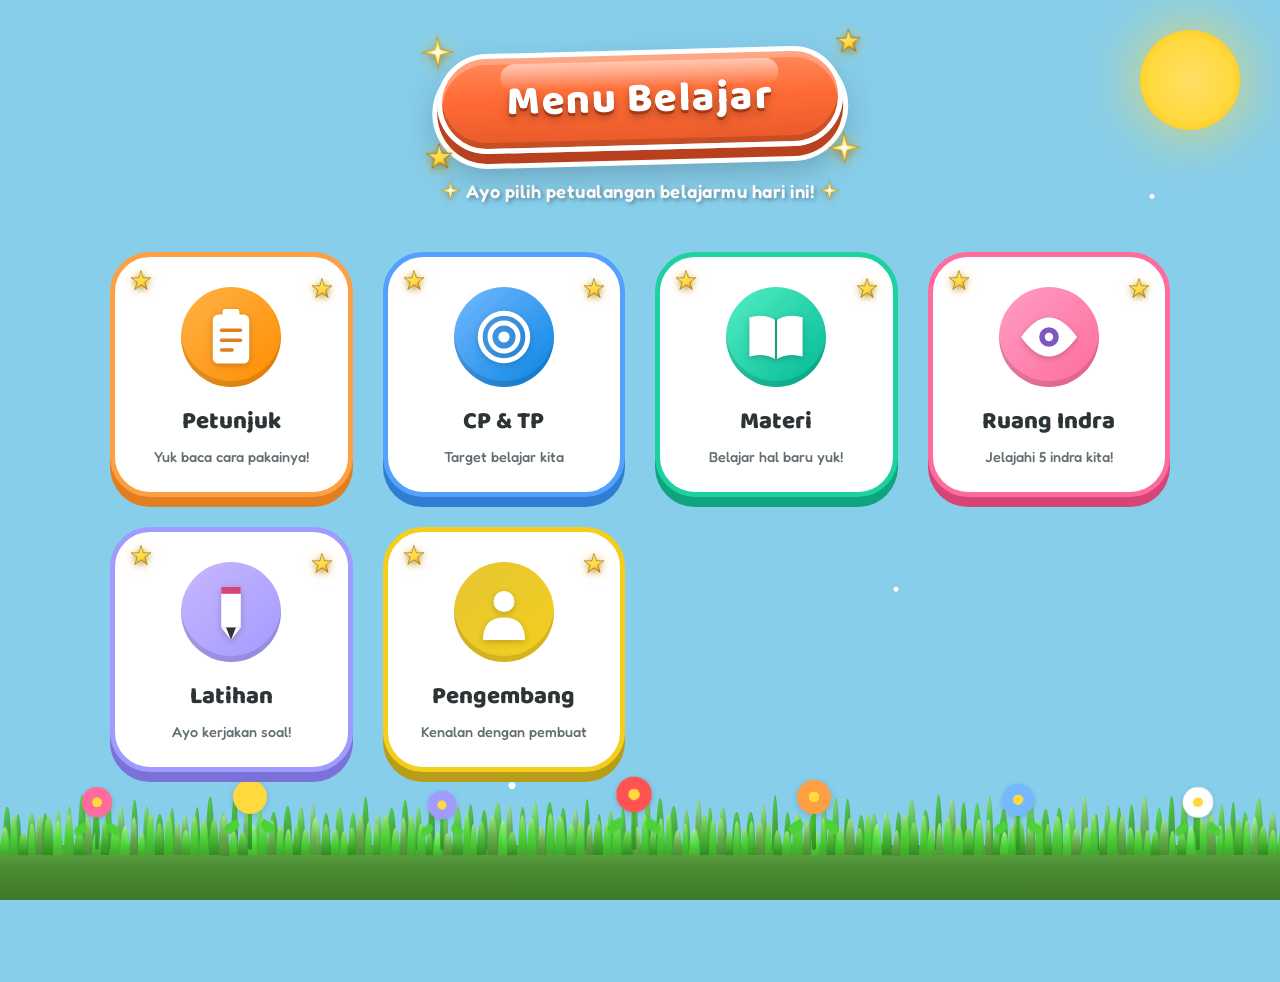
==== index.html @ 5e444665 "first commit" ====
<!DOCTYPE html>
<html lang="id">
<head>
<meta charset="UTF-8">
<meta name="viewport" content="width=device-width, initial-scale=1.0">
<title>Menu Belajar - Media Pembelajaran Anak SD</title>
<link rel="stylesheet" href="style.css">
</head>
<body data-page="menu">

<!-- Dekorasi Background -->
<div class="cloud cloud1"></div>
<div class="cloud cloud2"></div>
<div class="cloud cloud3"></div>
<div class="cloud cloud4"></div>
<div class="sun"></div>
<div class="butterfly b1"></div>
<div class="butterfly b2"></div>

<div class="ground">
  <div class="soil"></div>
  <div class="grass-back"></div>
  <div class="grass-front"></div>
  <div class="flower-css pink f1"><div class="stem"></div><div class="leaf left"></div><div class="leaf right"></div><div class="bloom"></div></div>
  <div class="flower-css yellow f2"><div class="stem"></div><div class="leaf left"></div><div class="leaf right"></div><div class="bloom"></div></div>
  <div class="flower-css purple f3"><div class="stem"></div><div class="leaf left"></div><div class="leaf right"></div><div class="bloom"></div></div>
  <div class="flower-css red f4"><div class="stem"></div><div class="leaf left"></div><div class="leaf right"></div><div class="bloom"></div></div>
  <div class="flower-css orange f5"><div class="stem"></div><div class="leaf left"></div><div class="leaf right"></div><div class="bloom"></div></div>
  <div class="flower-css blue f6"><div class="stem"></div><div class="leaf left"></div><div class="leaf right"></div><div class="bloom"></div></div>
  <div class="flower-css white f7"><div class="stem"></div><div class="leaf left"></div><div class="leaf right"></div><div class="bloom"></div></div>
</div>

<!-- Header -->
<header>
  <div class="title-badge">
    <span class="spark s1 img-star-4"></span>
    <span class="spark s2 img-star-5"></span>
    <span class="spark s3 img-star-5"></span>
    <span class="spark s4 img-star-4"></span>
    <span class="btn-icon left"></span>
    <h1>Menu Belajar</h1>
    <span class="btn-icon right"></span>
  </div>
  <p class="subtitle">
    <span class="inline-star img-star-4"></span>
    Ayo pilih petualangan belajarmu hari ini!
    <span class="inline-star img-star-4"></span>
  </p>
</header>

<!-- Menu Grid -->
<main>
  <div class="menu-grid">

    <a href="petunjuk.html" class="menu-card">
      <span class="star-deco img-star-5"></span>
      <span class="star-deco img-star-5"></span>
      <div class="icon-circle">
        <img src="data:image/svg+xml,%3Csvg xmlns='http://www.w3.org/2000/svg' viewBox='0 0 100 100'%3E%3Crect x='24' y='18' width='52' height='70' rx='8' fill='white'/%3E%3Crect x='38' y='10' width='24' height='16' rx='4' fill='white'/%3E%3Crect x='34' y='38' width='32' height='5' rx='2.5' fill='%23E17E20'/%3E%3Crect x='34' y='52' width='32' height='5' rx='2.5' fill='%23E17E20'/%3E%3Crect x='34' y='66' width='20' height='5' rx='2.5' fill='%23E17E20'/%3E%3C/svg%3E" alt="Petunjuk">
      </div>
      <h2>Petunjuk</h2>
      <p>Yuk baca cara pakainya!</p>
    </a>

    <a href="cp.html" class="menu-card">
      <span class="star-deco img-star-5"></span>
      <span class="star-deco img-star-5"></span>
      <div class="icon-circle">
        <img src="data:image/svg+xml,%3Csvg xmlns='http://www.w3.org/2000/svg' viewBox='0 0 100 100'%3E%3Ccircle cx='50' cy='50' r='34' fill='none' stroke='white' stroke-width='7'/%3E%3Ccircle cx='50' cy='50' r='20' fill='none' stroke='white' stroke-width='7'/%3E%3Ccircle cx='50' cy='50' r='8' fill='white'/%3E%3C/svg%3E" alt="CP dan TP">
      </div>
      <h2>CP &amp; TP</h2>
      <p>Target belajar kita</p>
    </a>

    <a href="materi mata.html" class="menu-card">
      <span class="star-deco img-star-5"></span>
      <span class="star-deco img-star-5"></span>
      <div class="icon-circle">
        <img src="data:image/svg+xml,%3Csvg xmlns='http://www.w3.org/2000/svg' viewBox='0 0 100 100'%3E%3Cpath d='M50 26 Q32 16 12 22 L12 78 Q32 72 50 82 Z' fill='white'/%3E%3Cpath d='M50 26 Q68 16 88 22 L88 78 Q68 72 50 82 Z' fill='white'/%3E%3Cline x1='50' y1='24' x2='50' y2='82' stroke='%2310A37F' stroke-width='3'/%3E%3C/svg%3E" alt="Materi">
      </div>
      <h2>Materi</h2>
      <p>Belajar hal baru yuk!</p>
    </a>

    <!-- ===== MENU BARU: RUANG INDRA ===== -->
    <a href="ruang-indra.html" class="menu-card">
      <span class="star-deco img-star-5"></span>
      <span class="star-deco img-star-5"></span>
      <div class="icon-circle">
        <img src="data:image/svg+xml,%3Csvg xmlns='http://www.w3.org/2000/svg' viewBox='0 0 100 100'%3E%3Cpath d='M10 50 Q30 22 50 22 Q70 22 90 50 Q70 78 50 78 Q30 78 10 50 Z' fill='white'/%3E%3Ccircle cx='50' cy='50' r='14' fill='%237E57C2'/%3E%3Ccircle cx='50' cy='50' r='6' fill='white'/%3E%3C/svg%3E" alt="Ruang Indra">
      </div>
      <h2>Ruang Indra</h2>
      <p>Jelajahi 5 indra kita!</p>
    </a>
    <!-- ===== END RUANG INDRA ===== -->

    <a href="latihan.html" class="menu-card">
      <span class="star-deco img-star-5"></span>
      <span class="star-deco img-star-5"></span>
      <div class="icon-circle">
        <img src="data:image/svg+xml,%3Csvg xmlns='http://www.w3.org/2000/svg' viewBox='0 0 100 100'%3E%3Crect x='36' y='14' width='28' height='58' fill='white'/%3E%3Crect x='36' y='14' width='28' height='10' fill='%23D64577'/%3E%3Cpolygon points='36,72 64,72 50,90' fill='white'/%3E%3Cpolygon points='43,72 57,72 50,90' fill='%23333'/%3E%3C/svg%3E" alt="Latihan">
      </div>
      <h2>Latihan</h2>
      <p>Ayo kerjakan soal!</p>
    </a>

    <a href="pengembang.html" class="menu-card">
      <span class="star-deco img-star-5"></span>
      <span class="star-deco img-star-5"></span>
      <div class="icon-circle">
        <img src="data:image/svg+xml,%3Csvg xmlns='http://www.w3.org/2000/svg' viewBox='0 0 100 100'%3E%3Ccircle cx='50' cy='35' r='15' fill='white'/%3E%3Cpath d='M20 90 Q20 58 50 58 Q80 58 80 90 Z' fill='white'/%3E%3C/svg%3E" alt="Pengembang">
      </div>
      <h2>Pengembang</h2>
      <p>Kenalan dengan pembuat</p>
    </a>

  </div>
</main>

<script src="script.js"></script>
</body>
</html>
---- style.css ----
@import url('https://fonts.googleapis.com/css2?family=Fredoka:wght@400;600;700&family=Baloo+2:wght@600;800&display=swap');
* {
  margin: 0;
  padding: 0;
  box-sizing: border-box;
  font-family: 'Fredoka', sans-serif;
}

body {
  min-height: 100vh;
  background: #87CEEB;
  background-image: 
    radial-gradient(circle at 20% 30%, #fff 0 3px, transparent 4px),
    radial-gradient(circle at 70% 60%, #fff 0 2px, transparent 3px),
    radial-gradient(circle at 40% 80%, #fff 0 3px, transparent 4px),
    radial-gradient(circle at 90% 20%, #fff 0 2px, transparent 3px),
    radial-gradient(circle at 10% 70%, #fff 0 2px, transparent 3px);
  position: relative;
  overflow-x: hidden;
  padding-bottom: 180px;
}

/* ============================================ */
/* ===== BINTANG GAMBAR (GRADASI + SHADOW) ==== */
/* ============================================ */
.img-star-5 {
  background-image: url("data:image/svg+xml,%3Csvg xmlns='http://www.w3.org/2000/svg' viewBox='0 0 100 100'%3E%3Cdefs%3E%3ClinearGradient id='g5' x1='0.3' y1='0' x2='0.7' y2='1'%3E%3Cstop offset='0%25' stop-color='%23FFFCE0'/%3E%3Cstop offset='25%25' stop-color='%23FFE066'/%3E%3Cstop offset='65%25' stop-color='%23FFD93D'/%3E%3Cstop offset='100%25' stop-color='%23D18A00'/%3E%3C/linearGradient%3E%3C/defs%3E%3Cpath d='M50 8 L61 40 L95 40 L67 60 L78 93 L50 72 L22 93 L33 60 L5 40 L39 40 Z' fill='url(%23g5)' stroke='%238C5A00' stroke-width='2.5' stroke-linejoin='round' stroke-linecap='round'/%3E%3C/svg%3E");
  background-repeat: no-repeat;
  background-position: center;
  background-size: contain;
}

.img-star-4 {
  background-image: url("data:image/svg+xml,%3Csvg xmlns='http://www.w3.org/2000/svg' viewBox='0 0 100 100'%3E%3Cdefs%3E%3CradialGradient id='g4' cx='50%25' cy='50%25' r='60%25'%3E%3Cstop offset='0%25' stop-color='%23FFFFFF'/%3E%3Cstop offset='35%25' stop-color='%23FFEF8A'/%3E%3Cstop offset='70%25' stop-color='%23FFD93D'/%3E%3Cstop offset='100%25' stop-color='%23F0A500'/%3E%3C/radialGradient%3E%3C/defs%3E%3Cpath d='M50 5 L58 42 L95 50 L58 58 L50 95 L42 58 L5 50 L42 42 Z' fill='url(%23g4)' stroke='%23C68800' stroke-width='2' stroke-linejoin='round' stroke-linecap='round'/%3E%3C/svg%3E");
  background-repeat: no-repeat;
  background-position: center;
  background-size: contain;
}

.inline-star {
  display: inline-block;
  width: 1.15em;
  height: 1.15em;
  vertical-align: -0.2em;
  background-repeat: no-repeat;
  background-position: center;
  background-size: contain;
  animation: sparkle 2s ease-in-out infinite;
  filter: drop-shadow(0 2px 3px rgba(140, 90, 0, 0.5));
}

/* ============ BACKGROUND DECORATIONS ============ */
.cloud {
  position: fixed;
  background: #fff;
  border-radius: 50%;
  opacity: 0.95;
  z-index: 1;
  pointer-events: none;
  filter: drop-shadow(0 8px 12px rgba(0,0,0,0.06));
}
.cloud::before,
.cloud::after {
  content: '';
  position: absolute;
  background: #fff;
  border-radius: 50%;
}
.cloud1 { width: 160px; height: 160px; top: 40px; left: -220px; animation: moveCloud 40s linear infinite; }
.cloud1::before { width: 120px; height: 120px; top: -40px; left: 80px; }
.cloud1::after { width: 100px; height: 100px; top: 20px; left: -40px; }

.cloud2 { width: 220px; height: 220px; top: 180px; left: -320px; animation: moveCloud 55s linear infinite; animation-delay: -18s; }
.cloud2::before { width: 160px; height: 160px; top: -55px; left: 110px; }
.cloud2::after { width: 130px; height: 130px; top: 30px; left: -55px; }

.cloud3 { width: 150px; height: 150px; top: 420px; left: -220px; animation: moveCloud 48s linear infinite; animation-delay: -30s; }
.cloud3::before { width: 110px; height: 110px; top: -38px; left: 75px; }
.cloud3::after { width: 95px; height: 95px; top: 18px; left: -38px; }

.cloud4 { width: 180px; height: 180px; top: 620px; left: -260px; animation: moveCloud 60s linear infinite; animation-delay: -45s; }
.cloud4::before { width: 130px; height: 130px; top: -45px; left: 90px; }
.cloud4::after { width: 105px; height: 105px; top: 22px; left: -45px; }

@keyframes moveCloud {
  from { transform: translateX(0); }
  to { transform: translateX(calc(100vw + 400px)); }
}

.sun {
  position: fixed;
  top: 30px; right: 40px;
  width: 100px; height: 100px;
  background: radial-gradient(circle, #FFE066 0%, #FFD93D 60%, #FFB800 100%);
  border-radius: 50%;
  box-shadow: 0 0 60px rgba(255, 217, 61, 0.8);
  z-index: 1;
  animation: sunPulse 3s ease-in-out infinite;
}
@keyframes sunPulse {
  0%, 100% { transform: scale(1); }
  50% { transform: scale(1.08); }
}

/* ============ GROUND + GRASS + FLOWER ============ */
.ground {
  position: fixed;
  bottom: 0; left: 0;
  width: 100%; height: 140px;
  z-index: 1;
  pointer-events: none;
}
.ground .soil {
  position: absolute;
  bottom: 0; left: 0;
  width: 100%; height: 55px;
  background: linear-gradient(180deg, #6AB04C 0%, #4a8b32 40%, #3d7a28 100%);
  box-shadow: inset 0 4px 0 rgba(0,0,0,0.08);
}
.grass-back,
.grass-front {
  position: absolute;
  left: 0; width: 100%;
  display: flex;
  align-items: flex-end;
  justify-content: space-around;
}
.grass-back { bottom: 50px; height: 55px; z-index: 1; filter: blur(0.4px); }
.grass-front { bottom: 45px; height: 45px; z-index: 2; }

.blade {
  position: relative;
  flex-shrink: 0;
  border-radius: 50% 50% 20% 20% / 100% 100% 0 0;
  transform-origin: bottom center;
  animation: waveGrass 2.6s ease-in-out infinite;
  will-change: transform;
  background: linear-gradient(to top, #3FA82C 0%, #4CD137 45%, #7BDB5C 80%, #A2E88A 100%);
  box-shadow: inset -1px 0 0 rgba(0,0,0,0.08);
}
.grass-back .blade {
  background: linear-gradient(to top, #2E8B20 0%, #3FA82C 50%, #4CD137 100%);
  box-shadow: inset -1px 0 0 rgba(0,0,0,0.15);
  opacity: 0.9;
}
.blade:nth-child(2n) { border-radius: 50% 50% 0 0 / 100% 100% 0 0; }
.blade:nth-child(3n) { background: linear-gradient(to top, #2E8B20, #55C43D 60%, #8DE06B 100%); }
.blade:nth-child(5n) { background: linear-gradient(to top, #4a8b32, #6AB04C 50%, #A2E88A 100%); }
.blade:nth-child(7n) { opacity: 0.9; filter: brightness(1.08); }

@keyframes waveGrass {
  0%   { transform: rotate(-5deg) scaleY(1); }
  25%  { transform: rotate(3deg) scaleY(1.03); }
  50%  { transform: rotate(6deg) scaleY(1); }
  75%  { transform: rotate(-2deg) scaleY(0.98); }
  100% { transform: rotate(-5deg) scaleY(1); }
}

.flower-css {
  position: absolute;
  bottom: 50px;
  width: 40px; height: 70px;
  transform-origin: bottom center;
  animation: flowerSway 3.5s ease-in-out infinite;
  z-index: 3;
}
.flower-css .stem {
  position: absolute;
  bottom: 0; left: 50%;
  transform: translateX(-50%);
  width: 4px; height: 42px;
  background: linear-gradient(180deg, #4CD137 0%, #2E8B20 100%);
  border-radius: 3px;
}
.flower-css .leaf {
  position: absolute;
  width: 16px; height: 10px;
  background: #4CD137;
  border-radius: 50% 0 50% 0;
  bottom: 18px;
}
.flower-css .leaf.left  { left: -6px;  transform: rotate(-30deg); }
.flower-css .leaf.right { right: -6px; transform: rotate(30deg) scaleX(-1); }

.flower-css .bloom {
  position: absolute;
  top: 0; left: 50%;
  transform: translateX(-50%);
  width: 34px; height: 34px;
  border-radius: 50%;
  background:
    radial-gradient(circle at 50% 50%, #FFD93D 0 22%, transparent 23%),
    radial-gradient(circle at 50% 15%, var(--petal) 0 32%, transparent 33%),
    radial-gradient(circle at 85% 50%, var(--petal) 0 32%, transparent 33%),
    radial-gradient(circle at 50% 85%, var(--petal) 0 32%, transparent 33%),
    radial-gradient(circle at 15% 50%, var(--petal) 0 32%, transparent 33%),
    radial-gradient(circle at 75% 25%, var(--petal) 0 26%, transparent 27%),
    radial-gradient(circle at 75% 75%, var(--petal) 0 26%, transparent 27%),
    radial-gradient(circle at 25% 75%, var(--petal) 0 26%, transparent 27%),
    radial-gradient(circle at 25% 25%, var(--petal) 0 26%, transparent 27%);
  filter: drop-shadow(0 2px 3px rgba(0,0,0,0.15));
}
.flower-css.pink   { --petal: #FF6B9D; }
.flower-css.yellow { --petal: #FFD93D; }
.flower-css.purple { --petal: #A29BFE; }
.flower-css.orange { --petal: #FF9F43; }
.flower-css.blue   { --petal: #74B9FF; }
.flower-css.white  { --petal: #FFFFFF; }
.flower-css.red    { --petal: #FF5252; }

.flower-css.f1 { left: 6%;  animation-delay: 0s;   transform: scale(0.9); }
.flower-css.f2 { left: 18%; animation-delay: -0.6s; }
.flower-css.f3 { left: 33%; animation-delay: -1.2s; transform: scale(0.85); }
.flower-css.f4 { left: 48%; animation-delay: -0.3s; transform: scale(1.05); }
.flower-css.f5 { left: 62%; animation-delay: -1.5s; }
.flower-css.f6 { left: 78%; animation-delay: -0.9s; transform: scale(0.95); }
.flower-css.f7 { left: 92%; animation-delay: -1.8s; transform: scale(0.9); }

@keyframes flowerSway {
  0%, 100% { transform: rotate(-4deg); }
  50%      { transform: rotate(4deg); }
}

/* ============ BUTTERFLY ============ */
.butterfly {
  position: fixed;
  width: 22px; height: 22px;
  z-index: 4;
  pointer-events: none;
  animation: flyAround 14s ease-in-out infinite;
}
.butterfly::before,
.butterfly::after {
  content: '';
  position: absolute;
  width: 12px; height: 16px;
  background: #FFD93D;
  border-radius: 50% 50% 50% 50% / 60% 60% 40% 40%;
  transform-origin: right center;
  animation: flapWing 0.25s ease-in-out infinite alternate;
}
.butterfly::before { left: 0;  transform: rotate(-20deg); }
.butterfly::after  { right: 0; transform: scaleX(-1) rotate(-20deg); transform-origin: left center; }
.butterfly.b1 { top: 60%; left: -60px; animation-delay: 0s; }
.butterfly.b2 { top: 70%; left: -60px; animation-delay: -7s; }

@keyframes flyAround {
  0%   { transform: translate(0, 0) rotate(0deg); }
  25%  { transform: translate(30vw, -80px) rotate(5deg); }
  50%  { transform: translate(60vw, 40px) rotate(-5deg); }
  75%  { transform: translate(90vw, -80px) rotate(5deg); }
  100% { transform: translate(115vw, 0) rotate(0deg); }
}
@keyframes flapWing {
  0%   { transform: rotate(-20deg) scaleY(1); }
  100% { transform: rotate(-20deg) scaleY(0.4); }
}

/* ============ HEADER (TOMBOL MENU) ============ */
header {
  text-align: center;
  padding: 50px 20px 20px;
  animation: fadeDown 0.8s ease;
  position: relative;
  z-index: 2;
}

.title-badge {
  display: inline-block;
  position: relative;
  padding: 22px 65px;
  background: linear-gradient(180deg, #FF8A5C 0%, #FF6B35 45%, #E85A2A 100%);
  border-radius: 60px;
  border: 5px solid #fff;
  box-shadow: 
    0 10px 0 #B8401F,
    0 10px 0 5px #fff,
    0 20px 35px rgba(0,0,0,0.25),
    inset 0 -6px 0 rgba(0,0,0,0.15),
    inset 0 6px 0 rgba(255,255,255,0.25);
  transform: rotate(-1.5deg);
  animation: buttonBounce 3s ease-in-out infinite;
  transition: transform 0.25s ease, box-shadow 0.25s ease;
}

.title-badge::before {
  content: '';
  position: absolute;
  top: 6px;
  left: 15%;
  width: 70%;
  height: 30%;
  background: linear-gradient(180deg, rgba(255,255,255,0.55) 0%, rgba(255,255,255,0) 100%);
  border-radius: 60px;
  pointer-events: none;
}

@keyframes buttonBounce {
  0%, 100% { transform: rotate(-1.5deg) translateY(0); }
  50%      { transform: rotate(-1.5deg) translateY(-6px); }
}

header h1 {
  font-family: 'Baloo 2', cursive;
  font-size: 2.6rem;
  font-weight: 800;
  letter-spacing: 1.5px;
  color: #FFFFFF;
  text-shadow: 0 3px 0 #A83812, 0 5px 8px rgba(0,0,0,0.3);
  position: relative;
  z-index: 2;
  line-height: 1.1;
}

.title-badge .btn-icon {
  position: absolute;
  top: 50%;
  transform: translateY(-50%);
  font-size: 1.8rem;
  z-index: 2;
  filter: drop-shadow(0 2px 2px rgba(0,0,0,0.3));
  animation: iconWiggle 2s ease-in-out infinite;
}
.title-badge .btn-icon.left  { left: 22px; }
.title-badge .btn-icon.right { right: 22px; animation-delay: 0.5s; }

@keyframes iconWiggle {
  0%, 100% { transform: translateY(-50%) rotate(-8deg); }
  50%      { transform: translateY(-50%) rotate(8deg); }
}

.title-badge .spark {
  position: absolute;
  width: 34px; height: 34px;
  background-repeat: no-repeat;
  background-position: center;
  background-size: contain;
  animation: sparkle 2s ease-in-out infinite;
  pointer-events: none;
  filter: drop-shadow(0 3px 4px rgba(140, 90, 0, 0.55))
          drop-shadow(0 0 8px rgba(255, 217, 61, 0.45));
}
.title-badge .spark.s1 { top: -25px; left: -20px; animation-delay: 0s; }
.title-badge .spark.s2 { top: -22px; right: -25px; animation-delay: 0.4s; width: 26px; height: 26px; }
.title-badge .spark.s3 { bottom: -20px; left: -18px; animation-delay: 0.8s; width: 28px; height: 28px; }
.title-badge .spark.s4 { bottom: -25px; right: -22px; animation-delay: 1.2s; }

@keyframes sparkle {
  0%, 100% { transform: scale(1) rotate(0); opacity: 1; }
  50%      { transform: scale(1.35) rotate(25deg); opacity: 0.6; }
}

header .subtitle {
  font-size: 1.15rem;
  color: #fff;
  margin-top: 30px;
  text-shadow: 2px 2px 4px rgba(0,0,0,0.35);
  font-weight: 600;
  letter-spacing: 0.5px;
}
@keyframes fadeDown {
  from { opacity: 0; transform: translateY(-40px); }
  to { opacity: 1; transform: translateY(0); }
}

/* ============ MENU GRID ============ */
main {
  max-width: 1100px;
  margin: 30px auto;
  padding: 0 20px;
  position: relative;
  z-index: 2;
}
.menu-grid {
  display: grid;
  grid-template-columns: repeat(auto-fit, minmax(230px, 1fr));
  gap: 30px;
  justify-content: center;
}
.menu-card {
  position: relative;
  background: #fff;
  border-radius: 40px;
  padding: 30px 20px 25px;
  text-align: center;
  cursor: pointer;
  transition: all 0.4s cubic-bezier(0.34, 1.56, 0.64, 1);
  border: 5px solid;
  box-shadow: 0 10px 0;
  animation: popIn 0.6s backwards;
  text-decoration: none;
  color: inherit;
  display: block;
}
@keyframes popIn {
  0% { opacity: 0; transform: scale(0.3) rotate(-15deg); }
  100% { opacity: 1; transform: scale(1) rotate(0); }
}
.menu-card:nth-child(1) { animation-delay: 0.1s; border-color: #FF9F43; box-shadow: 0 10px 0 #E17E20; }
.menu-card:nth-child(2) { animation-delay: 0.2s; border-color: #54A0FF; box-shadow: 0 10px 0 #2E7DD1; }
.menu-card:nth-child(3) { animation-delay: 0.3s; border-color: #1DD1A1; box-shadow: 0 10px 0 #10A37F; }
.menu-card:nth-child(4) { animation-delay: 0.4s; border-color: #FF6B9D; box-shadow: 0 10px 0 #D64577; }
.menu-card:nth-child(5) { animation-delay: 0.5s; border-color: #A29BFE; box-shadow: 0 10px 0 #7B72D9; }
.menu-card:nth-child(6) { animation-delay: 0.6s; border-color: #f3cf1c; box-shadow: 0 10px 0 #b79d1a; }
.menu-card:hover { transform: translateY(-8px) scale(1.03); box-shadow: 0 18px 0; }
.menu-card:nth-child(1):hover { box-shadow: 0 18px 0 #E17E20; }
.menu-card:nth-child(2):hover { box-shadow: 0 18px 0 #2E7DD1; }
.menu-card:nth-child(3):hover { box-shadow: 0 18px 0 #10A37F; }
.menu-card:nth-child(4):hover { box-shadow: 0 18px 0 #D64577; }
.menu-card:nth-child(5):hover { box-shadow: 0 18px 0 #7B72D9; }
.menu-card:nth-child(6):hover { box-shadow: 0 18px 0 #f1d85d; }
.menu-card:active { transform: translateY(4px) scale(1.02); box-shadow: 0 4px 0; }

.star-deco {
  position: absolute;
  width: 22px; height: 22px;
  background-repeat: no-repeat;
  background-position: center;
  background-size: contain;
  animation: sparkle 2s infinite;
  filter: drop-shadow(0 2px 3px rgba(140, 90, 0, 0.55))
          drop-shadow(0 0 5px rgba(255, 217, 61, 0.5));
}
.menu-card .star-deco:nth-child(1) { top: 12px; left: 15px; }
.menu-card .star-deco:nth-child(2) { top: 20px; right: 15px; animation-delay: 0.5s; }

.icon-circle {
  width: 100px; height: 100px;
  border-radius: 50%;
  display: flex;
  align-items: center;
  justify-content: center;
  margin: 0 auto 15px;
  box-shadow: inset 0 -6px 0 rgba(0,0,0,0.12);
  position: relative;
  overflow: hidden;
  animation: iconFloat 3s ease-in-out infinite;
}
.icon-circle img {
  width: 70%; height: 70%;
  object-fit: contain;
  display: block;
  pointer-events: none;
  filter: drop-shadow(0 2px 3px rgba(0,0,0,0.2));
  user-select: none;
}
.menu-card:nth-child(2) .icon-circle { animation-delay: 0.3s; }
.menu-card:nth-child(3) .icon-circle { animation-delay: 0.6s; }
.menu-card:nth-child(4) .icon-circle { animation-delay: 0.9s; }
.menu-card:nth-child(5) .icon-circle { animation-delay: 1.2s; }
.menu-card:nth-child(6) .icon-circle { animation-delay: 1.5s; }

@keyframes iconFloat {
  0%, 100% { transform: translateY(0) rotate(-5deg); }
  50% { transform: translateY(-6px) rotate(5deg); }
}
.menu-card:nth-child(1) .icon-circle { background: linear-gradient(135deg, #FFB347, #FF8C00); }
.menu-card:nth-child(2) .icon-circle { background: linear-gradient(135deg, #74B9FF, #0984E3); }
.menu-card:nth-child(3) .icon-circle { background: linear-gradient(135deg, #55EFC4, #00B894); }
.menu-card:nth-child(4) .icon-circle { background: linear-gradient(135deg, #FF9EC4, #FF6B9D); }
.menu-card:nth-child(5) .icon-circle { background: linear-gradient(135deg, #C8B6FF, #A29BFE); }
.menu-card:nth-child(6) .icon-circle { background: linear-gradient(135deg, #e6c635, #f3cf1c); }

.menu-card h2 {
  font-family: 'Baloo 2', cursive;
  font-size: 1.5rem;
  font-weight: 800;
  margin-bottom: 6px;
  color: #2d3436;
}
.menu-card p {
  font-size: 0.9rem;
  color: #636e72;
  line-height: 1.4;
  font-weight: 500;
}

/* ============ CONTENT PAGE ============ */
.content-wrapper {
  max-width: 800px;
  margin: 60px auto 30px;
  padding: 0 20px;
  position: relative;
  z-index: 2;
}
.content-box {
  background: #fff;
  border-radius: 40px;
  padding: 45px 40px 40px;
  position: relative;
  border: 6px solid #FFD93D;
  box-shadow: 0 15px 0 #E8B92E, 0 25px 60px rgba(0,0,0,0.15);
  animation: contentIn 0.6s cubic-bezier(0.34, 1.56, 0.64, 1);
}
@keyframes contentIn {
  from { opacity: 0; transform: translateY(50px) scale(0.9); }
  to { opacity: 1; transform: translateY(0) scale(1); }
}

.content-box::before,
.content-box::after {
  content: '';
  position: absolute;
  width: 40px; height: 40px;
  background-repeat: no-repeat;
  background-position: center;
  background-size: contain;
  animation: sparkle 1.5s infinite;
  pointer-events: none;
  filter: drop-shadow(0 3px 4px rgba(140, 90, 0, 0.5))
          drop-shadow(0 0 8px rgba(255, 217, 61, 0.4));
}
.content-box::before {
  top: -28px; left: 30px;
  background-image: url("data:image/svg+xml,%3Csvg xmlns='http://www.w3.org/2000/svg' viewBox='0 0 100 100'%3E%3Cdefs%3E%3ClinearGradient id='gc1' x1='0.3' y1='0' x2='0.7' y2='1'%3E%3Cstop offset='0%25' stop-color='%23FFFCE0'/%3E%3Cstop offset='25%25' stop-color='%23FFE066'/%3E%3Cstop offset='65%25' stop-color='%23FFD93D'/%3E%3Cstop offset='100%25' stop-color='%23D18A00'/%3E%3C/linearGradient%3E%3C/defs%3E%3Cpath d='M50 8 L61 40 L95 40 L67 60 L78 93 L50 72 L22 93 L33 60 L5 40 L39 40 Z' fill='url(%23gc1)' stroke='%238C5A00' stroke-width='2.5' stroke-linejoin='round'/%3E%3C/svg%3E");
}
.content-box::after {
  top: -28px; right: 30px;
  background-image: url("data:image/svg+xml,%3Csvg xmlns='http://www.w3.org/2000/svg' viewBox='0 0 100 100'%3E%3Cdefs%3E%3CradialGradient id='gc2' cx='50%25' cy='50%25' r='60%25'%3E%3Cstop offset='0%25' stop-color='%23FFFFFF'/%3E%3Cstop offset='35%25' stop-color='%23FFEF8A'/%3E%3Cstop offset='70%25' stop-color='%23FFD93D'/%3E%3Cstop offset='100%25' stop-color='%23F0A500'/%3E%3C/radialGradient%3E%3C/defs%3E%3Cpath d='M50 5 L58 42 L95 50 L58 58 L50 95 L42 58 L5 50 L42 42 Z' fill='url(%23gc2)' stroke='%23C68800' stroke-width='2' stroke-linejoin='round'/%3E%3C/svg%3E");
  animation-delay: 0.7s;
}

.page-title {
  font-family: 'Baloo 2', cursive;
  font-size: 2rem;
  font-weight: 800;
  color: #2d3436;
  text-align: center;
  margin-bottom: 25px;
  line-height: 1.3;
}
.content-box p, .content-box li {
  font-size: 1.05rem;
  line-height: 1.8;
  color: #636e72;
  font-weight: 500;
}
.content-box ul, .content-box ol {
  padding-left: 28px;
  margin-top: 12px;
}
.content-box li { margin-bottom: 12px; padding-left: 5px; }
.content-box li::marker { color: #FF6B9D; font-weight: bold; }
.content-box b { color: #2d3436; font-weight: 700; }
.content-box .highlight {
  display: block;
  margin-top: 20px;
  text-align: center;
  font-weight: 700;
  color: #FF6B9D;
  font-size: 1.1rem;
}

.info-box {
  background: #F0F8FF;
  border-left: 6px solid #54A0FF;
  border-radius: 15px;
  padding: 18px 22px;
  margin: 15px 0;
}
.info-box.yellow { background: #FFF9E6; border-left-color: #FFD93D; }
.info-box.green  { background: #F0FFF4; border-left-color: #1DD1A1; }
.info-box.pink   { background: #FFF0F6; border-left-color: #FF6B9D; }

/* Page-specific border colors */
body[data-page="petunjuk"] .content-box { border-color: #FFB347; box-shadow: 0 15px 0 #E17E20, 0 25px 60px rgba(0,0,0,0.15); }
body[data-page="cp"] .content-box { border-color: #74B9FF; box-shadow: 0 15px 0 #2E7DD1, 0 25px 60px rgba(0,0,0,0.15); }
body[data-page="materi"] .content-box { border-color: #55EFC4; box-shadow: 0 15px 0 #10A37F, 0 25px 60px rgba(0,0,0,0.15); }
body[data-page="latihan"] .content-box { border-color: #FF9EC4; box-shadow: 0 15px 0 #D64577, 0 25px 60px rgba(0,0,0,0.15); }
body[data-page="pengembang"] .content-box { border-color: #C8B6FF; box-shadow: 0 15px 0 #7B72D9, 0 25px 60px rgba(0,0,0,0.15); }
body[data-page="ruang-indra"] .content-box { border-color: #e7e9c4; box-shadow: 0 15px 0 #7E57C2, 0 25px 60px rgba(0,0,0,0.15); }

/* ============ BUTTONS ============ */
.nav-buttons {
  display: flex;
  justify-content: space-between;
  gap: 15px;
  margin-top: 30px;
  flex-wrap: wrap;
}
.btn {
  font-family: 'Baloo 2', cursive;
  font-size: 1.1rem;
  font-weight: 700;
  padding: 14px 28px;
  border-radius: 50px;
  border: 4px solid;
  cursor: pointer;
  transition: all 0.3s;
  display: inline-flex;
  align-items: center;
  gap: 8px;
  text-decoration: none;
}
.btn-home {
  background: #FFD93D;
  border-color: #E8B92E;
  color: #7A5C00;
  box-shadow: 0 6px 0 #E8B92E;
}
.btn-home:hover { transform: translateY(-3px); box-shadow: 0 9px 0 #E8B92E; }
.btn-home:active { transform: translateY(3px); box-shadow: 0 3px 0 #E8B92E; }
.btn-next {
  background: #FF6B9D;
  border-color: #D64577;
  color: #fff;
  box-shadow: 0 6px 0 #D64577;
  margin-left: auto;
}
.btn-next:hover { transform: translateY(-3px); box-shadow: 0 9px 0 #D64577; }
.btn-next:active { transform: translateY(3px); box-shadow: 0 3px 0 #D64577; }
.btn-back {
  background: #FF6B9D;
  border-color: #D64577;
  color: #fff;
  box-shadow: 0 6px 0 #D64577;
  margin-right: auto;
}
.btn-next:hover { transform: translateY(-3px); box-shadow: 0 9px 0 #D64577; }
.btn-next:active { transform: translateY(3px); box-shadow: 0 3px 0 #D64577; }

/* ============ RESPONSIVE ============ */
@media (max-width: 700px) {
  header { padding: 35px 15px 15px; }
  .title-badge { padding: 16px 45px; border-width: 4px; border-radius: 50px; }
  header h1 { font-size: 1.8rem; letter-spacing: 1px; }
  .title-badge .btn-icon { font-size: 1.3rem; }
  .title-badge .btn-icon.left  { left: 14px; }
  .title-badge .btn-icon.right { right: 14px; }
  .title-badge .spark { width: 22px; height: 22px; }
  .title-badge .spark.s1 { top: -18px; left: -14px; }
  .title-badge .spark.s2 { top: -14px; right: -18px; width: 18px; height: 18px; }
  .title-badge .spark.s3 { bottom: -14px; left: -12px; width: 20px; height: 20px; }
  .title-badge .spark.s4 { bottom: -18px; right: -16px; }

  header .subtitle { font-size: 0.95rem; margin-top: 22px; }
  .sun { width: 70px; height: 70px; top: 15px; right: 15px; }
  .menu-grid { grid-template-columns: 1fr 1fr; gap: 18px; }
  .menu-card { padding: 22px 12px 18px; border-radius: 30px; border-width: 4px; }
  .icon-circle { width: 75px; height: 75px; }
  .menu-card h2 { font-size: 1.1rem; }
  .menu-card p { font-size: 0.75rem; }
  .star-deco { width: 16px; height: 16px; }
  .content-wrapper { margin-top: 40px; }
  .content-box { padding: 35px 22px 30px; border-width: 5px; border-radius: 30px; }
  .content-box::before,
  .content-box::after { width: 30px; height: 30px; top: -22px; }
  .page-title { font-size: 1.5rem; }
  .content-box p, .content-box li { font-size: 0.95rem; }
  .btn { font-size: 0.95rem; padding: 12px 20px; }
  .ground { height: 120px; }
  .flower-css { transform: scale(0.75); }
  .ground .soil { height: 45px; }

  .cloud1 { width: 110px; height: 110px; }
  .cloud1::before { width: 80px; height: 80px; top: -28px; left: 55px; }
  .cloud1::after  { width: 70px; height: 70px; top: 15px; left: -28px; }
  .cloud2 { width: 150px; height: 150px; }
  .cloud2::before { width: 110px; height: 110px; top: -38px; left: 75px; }
  .cloud2::after  { width: 90px;  height: 90px;  top: 20px; left: -38px; }
  .cloud3 { width: 100px; height: 100px; }
  .cloud3::before { width: 75px; height: 75px; top: -25px; left: 50px; }
  .cloud3::after  { width: 65px; height: 65px; top: 12px; left: -25px; }
  .cloud4 { width: 120px; height: 120px; }
  .cloud4::before { width: 90px; height: 90px; top: -30px; left: 60px; }
  .cloud4::after  { width: 72px; height: 72px; top: 15px; left: -30px; }
}

@media (max-width: 400px) {
  .menu-grid { grid-template-columns: 1fr; }
  .title-badge { padding: 12px 35px; border-width: 4px; }
  header h1 { font-size: 1.4rem; letter-spacing: 0.5px; }
  .title-badge .btn-icon { display: none; }
  .nav-buttons { flex-direction: column; }
  .btn-next { margin-left: 0; justify-content: center; }
  .btn-home { justify-content: center; }
}
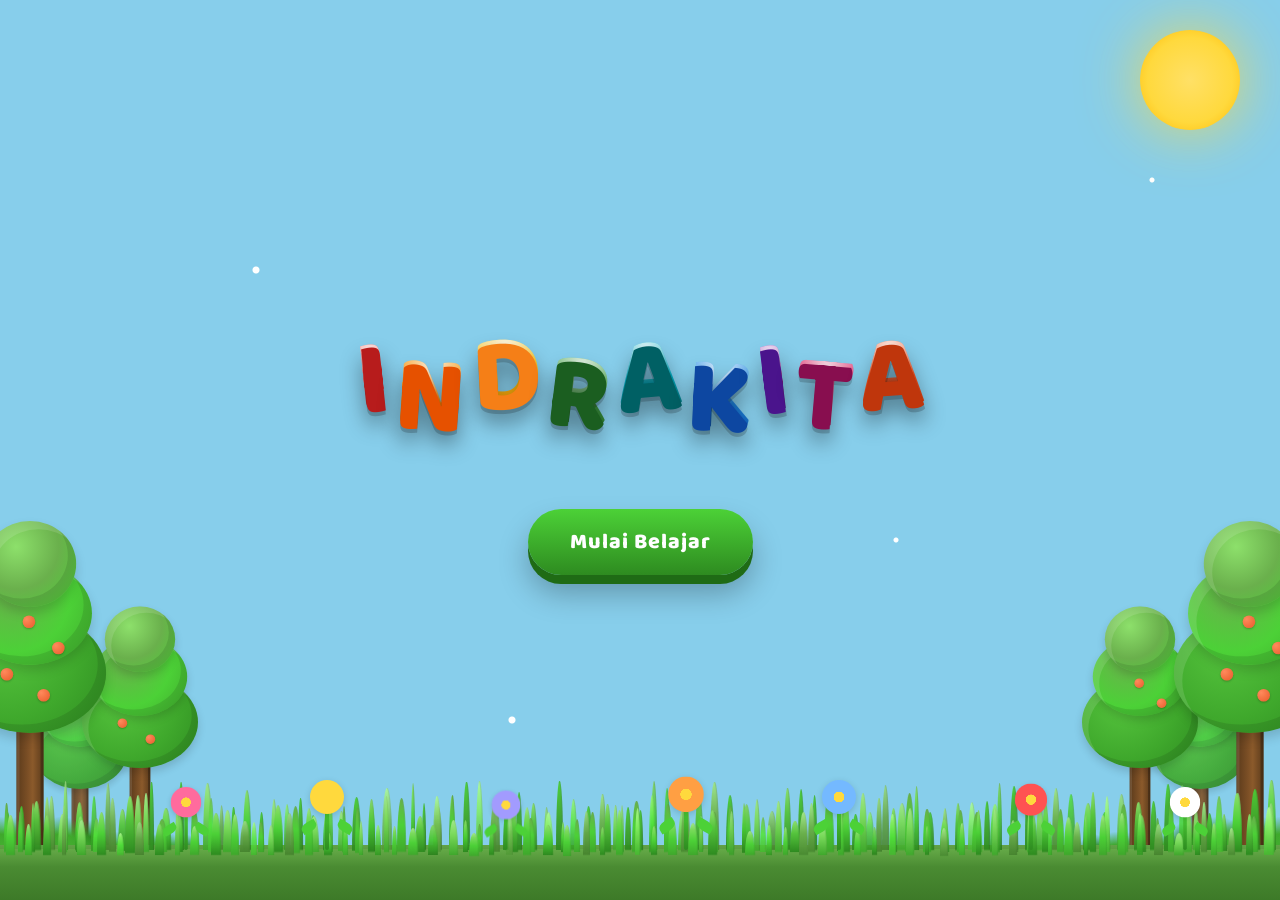
==== commit ab4cb012: "update data" ====
--- a/index.html
+++ b/index.html
@@ -3,120 +3,647 @@
 <head>
 <meta charset="UTF-8">
 <meta name="viewport" content="width=device-width, initial-scale=1.0">
-<title>Menu Belajar - Media Pembelajaran Anak SD</title>
-<link rel="stylesheet" href="style.css">
+<title>INDRAKITA - Media Pembelajaran</title>
+<style>
+@import url('https://fonts.googleapis.com/css2?family=Fredoka:wght@400;600;700&family=Baloo+2:wght@600;800&display=swap');
+
+* {
+  margin: 0;
+  padding: 0;
+  box-sizing: border-box;
+  font-family: 'Fredoka', sans-serif;
+}
+
+body {
+  min-height: 100vh;
+  background: #87CEEB;
+  background-image: 
+    radial-gradient(circle at 20% 30%, #fff 0 3px, transparent 4px),
+    radial-gradient(circle at 70% 60%, #fff 0 2px, transparent 3px),
+    radial-gradient(circle at 40% 80%, #fff 0 3px, transparent 4px),
+    radial-gradient(circle at 90% 20%, #fff 0 2px, transparent 3px),
+    radial-gradient(circle at 10% 70%, #fff 0 2px, transparent 3px);
+  position: relative;
+  overflow-x: auto;
+}
+
+/* ============ AWAN & MATAHARI ============ */
+.cloud {
+  position: fixed;
+  background: #fff;
+  border-radius: 50%;
+  opacity: 0.95;
+  z-index: 1;
+  pointer-events: none;
+  filter: drop-shadow(0 8px 12px rgba(0,0,0,0.06));
+}
+.cloud::before,
+.cloud::after {
+  content: '';
+  position: absolute;
+  background: #fff;
+  border-radius: 50%;
+}
+.cloud1 { width: 160px; height: 160px; top: 40px; left: -220px; animation: moveCloud 40s linear infinite; }
+.cloud1::before { width: 120px; height: 120px; top: -40px; left: 80px; }
+.cloud1::after { width: 100px; height: 100px; top: 20px; left: -40px; }
+
+.cloud2 { width: 220px; height: 220px; top: 180px; left: -320px; animation: moveCloud 55s linear infinite; animation-delay: -18s; }
+.cloud2::before { width: 160px; height: 160px; top: -55px; left: 110px; }
+.cloud2::after { width: 130px; height: 130px; top: 30px; left: -55px; }
+
+.cloud3 { width: 150px; height: 150px; top: 420px; left: -220px; animation: moveCloud 48s linear infinite; animation-delay: -30s; }
+.cloud3::before { width: 110px; height: 110px; top: -38px; left: 75px; }
+.cloud3::after { width: 95px; height: 95px; top: 18px; left: -38px; }
+
+.cloud4 { width: 180px; height: 180px; top: 620px; left: -260px; animation: moveCloud 60s linear infinite; animation-delay: -45s; }
+.cloud4::before { width: 130px; height: 130px; top: -45px; left: 90px; }
+.cloud4::after { width: 105px; height: 105px; top: 22px; left: -45px; }
+
+@keyframes moveCloud {
+  from { transform: translateX(0); }
+  to { transform: translateX(calc(100vw + 400px)); }
+}
+
+.sun {
+  position: fixed;
+  top: 30px; right: 40px;
+  width: 100px; height: 100px;
+  background: radial-gradient(circle, #FFE066 0%, #FFD93D 60%, #FFB800 100%);
+  border-radius: 50%;
+  box-shadow: 0 0 60px rgba(255, 217, 61, 0.8);
+  z-index: 2;
+  animation: sunPulse 3s ease-in-out infinite;
+}
+@keyframes sunPulse {
+  0%, 100% { transform: scale(1); }
+  50% { transform: scale(1.08); }
+}
+
+/* ============================================ */
+/* ================= POHON HUTAN ============== */
+/* ============================================ */
+.forest {
+  position: fixed;
+  inset: 0;
+  pointer-events: none;
+  z-index: 1;
+}
+
+.tree {
+  position: absolute;
+  bottom: 20px;
+  width: 140px;
+  height: 400px;
+  transform-origin: bottom center;
+  animation: treeSway 6s ease-in-out infinite;
+}
+
+.tree::after {
+  content: '';
+  position: absolute;
+  bottom: -6px;
+  left: 50%;
+  transform: translateX(-50%);
+  width: 150px;
+  height: 70px;
+  background: 
+    radial-gradient(ellipse 22% 90% at 12% 100%, #4CD137 0%, #2E8B20 75%, transparent 100%),
+    radial-gradient(ellipse 26% 95% at 30% 100%, #55C43D 0%, #3FA82C 75%, transparent 100%),
+    radial-gradient(ellipse 28% 100% at 50% 100%, #6AB04C 0%, #3FA82C 75%, transparent 100%),
+    radial-gradient(ellipse 26% 95% at 70% 100%, #55C43D 0%, #3FA82C 75%, transparent 100%),
+    radial-gradient(ellipse 22% 90% at 88% 100%, #4CD137 0%, #2E8B20 75%, transparent 100%);
+  pointer-events: none;
+  z-index: -1;
+}
+
+.tree .trunk {
+  position: absolute;
+  bottom: 0; left: 50%;
+  transform: translateX(-50%);
+  width: 26px; height: 170px;
+  background: linear-gradient(90deg, #5A3A1B 0%, #7A4E25 40%, #8B5A2B 60%, #5A3A1B 100%);
+  border-radius: 8px 8px 0 0;
+  box-shadow: inset -3px 0 0 rgba(0,0,0,0.25), inset 3px 0 0 rgba(255,255,255,0.1);
+}
+
+.tree .leaf-layer {
+  position: absolute;
+  left: 50%;
+  transform: translateX(-50%);
+  border-radius: 50%;
+  box-shadow: 
+    inset -8px -8px 0 rgba(0,0,0,0.1),
+    inset 8px 8px 0 rgba(255,255,255,0.12),
+    0 6px 10px rgba(0,0,0,0.15);
+}
+.tree .leaf-1 {
+  bottom: 140px; width: 145px; height: 115px;
+  background: radial-gradient(circle at 35% 30%, #55C43D 0%, #3FA82C 55%, #2E8B20 100%);
+}
+.tree .leaf-2 {
+  bottom: 205px; width: 118px; height: 98px;
+  background: radial-gradient(circle at 35% 30%, #6AB04C 0%, #4CD137 55%, #3FA82C 100%);
+}
+.tree .leaf-3 {
+  bottom: 260px; width: 88px; height: 82px;
+  background: radial-gradient(circle at 35% 30%, #8DE06B 0%, #6AB04C 50%, #4CD137 100%);
+}
+
+.tree .fruit {
+  position: absolute;
+  width: 12px; height: 12px;
+  border-radius: 50%;
+  background: radial-gradient(circle at 30% 30%, #FF8A5C, #E85A2A);
+  box-shadow: 0 1px 2px rgba(0,0,0,0.25);
+  animation: fruitBob 3s ease-in-out infinite;
+}
+.tree .fruit.fa { bottom: 190px; left: 30%; animation-delay: 0s; }
+.tree .fruit.fb { bottom: 215px; left: 65%; animation-delay: 0.5s; }
+.tree .fruit.fc { bottom: 170px; left: 55%; animation-delay: 1s; }
+.tree .fruit.fd { bottom: 240px; left: 45%; animation-delay: 1.5s; }
+
+@keyframes fruitBob {
+  0%, 100% { transform: translateY(0); }
+  50% { transform: translateY(-3px); }
+}
+
+@keyframes treeSway {
+  0%, 100% { transform: rotate(-0.8deg); }
+  50%      { transform: rotate(0.8deg); }
+}
+
+.tree-left-1 { left: -40px; transform: scale(1.05); animation-delay: 0s; }
+.tree-left-2 { left: 70px;  transform: scale(0.8);  animation-delay: -1.5s; z-index: 0; }
+.tree-left-3 { left: 10px;  transform: scale(0.65); animation-delay: -3s;   z-index: 0; opacity: 0.9; }
+
+.tree-right-1 { right: -40px; transform: scale(1.05); animation-delay: -0.8s; }
+.tree-right-2 { right: 70px;  transform: scale(0.8);  animation-delay: -2.3s; z-index: 0; }
+.tree-right-3 { right: 10px;  transform: scale(0.65); animation-delay: -3.8s; z-index: 0; opacity: 0.9; }
+
+/* ============================================ */
+/* ============== TANAH + RUMPUT ============== */
+/* ============================================ */
+.ground {
+  position: fixed;
+  bottom: 0; left: 0;
+  width: 100%; height: 140px;
+  z-index: 3;
+  pointer-events: none;
+}
+.ground .soil {
+  position: absolute;
+  bottom: 0; left: 0;
+  width: 100%; height: 55px;
+  background: linear-gradient(180deg, #6AB04C 0%, #4a8b32 40%, #3d7a28 100%);
+  box-shadow: inset 0 4px 0 rgba(0,0,0,0.08);
+}
+
+.grass-back,
+.grass-mid,
+.grass-front {
+  position: absolute;
+  left: 0; width: 100%;
+  display: flex;
+  align-items: flex-end;
+  justify-content: space-around;
+}
+.grass-back  { bottom: 50px; height: 70px; z-index: 1; opacity: 0.95; }
+.grass-mid   { bottom: 48px; height: 60px; z-index: 2; }
+.grass-front { bottom: 45px; height: 50px; z-index: 3; }
+
+.blade {
+  position: relative;
+  flex-shrink: 0;
+  border-radius: 50% 50% 20% 20% / 100% 100% 0 0;
+  transform-origin: bottom center;
+  animation: waveGrass 2.6s ease-in-out infinite;
+  will-change: transform;
+  background: linear-gradient(to top, #3FA82C 0%, #4CD137 45%, #7BDB5C 80%, #A2E88A 100%);
+  box-shadow: inset -1px 0 0 rgba(0,0,0,0.08);
+}
+
+.grass-back .blade {
+  background: linear-gradient(to top, #2E8B20 0%, #3FA82C 50%, #4CD137 100%);
+  box-shadow: inset -1px 0 0 rgba(0,0,0,0.15);
+}
+.grass-mid .blade {
+  background: linear-gradient(to top, #3FA82C 0%, #4CD137 50%, #6AB04C 100%);
+}
+.blade:nth-child(2n) { border-radius: 50% 50% 0 0 / 100% 100% 0 0; }
+.blade:nth-child(3n) { background: linear-gradient(to top, #2E8B20, #55C43D 60%, #8DE06B 100%); }
+.blade:nth-child(4n) { background: linear-gradient(to top, #4a8b32, #6AB04C 50%, #A2E88A 100%); }
+.blade:nth-child(5n) { background: linear-gradient(to top, #3FA82C, #7BDB5C 60%, #A2E88A 100%); }
+.blade:nth-child(6n) { background: linear-gradient(to top, #2E8B20, #4CD137 50%, #8DE06B 100%); }
+.blade:nth-child(7n) { opacity: 0.9; filter: brightness(1.1); }
+.blade:nth-child(8n) { opacity: 0.95; filter: brightness(0.95); }
+
+@keyframes waveGrass {
+  0%   { transform: rotate(-5deg) scaleY(1); }
+  25%  { transform: rotate(3deg) scaleY(1.03); }
+  50%  { transform: rotate(6deg) scaleY(1); }
+  75%  { transform: rotate(-2deg) scaleY(0.98); }
+  100% { transform: rotate(-5deg) scaleY(1); }
+}
+
+/* ============ BUNGA ============ */
+.flower-css {
+  position: absolute;
+  bottom: 50px;
+  width: 40px; height: 70px;
+  transform-origin: bottom center;
+  animation: flowerSway 3.5s ease-in-out infinite;
+  z-index: 4;
+}
+.flower-css .stem {
+  position: absolute;
+  bottom: 0; left: 50%;
+  transform: translateX(-50%);
+  width: 4px; height: 42px;
+  background: linear-gradient(180deg, #4CD137 0%, #2E8B20 100%);
+  border-radius: 3px;
+}
+.flower-css .leaf {
+  position: absolute;
+  width: 16px; height: 10px;
+  background: #4CD137;
+  border-radius: 50% 0 50% 0;
+  bottom: 18px;
+}
+.flower-css .leaf.left  { left: -6px;  transform: rotate(-30deg); }
+.flower-css .leaf.right { right: -6px; transform: rotate(30deg) scaleX(-1); }
+
+.flower-css .bloom {
+  position: absolute;
+  top: 0; left: 50%;
+  transform: translateX(-50%);
+  width: 34px; height: 34px;
+  border-radius: 50%;
+  background:
+    radial-gradient(circle at 50% 50%, #FFD93D 0 22%, transparent 23%),
+    radial-gradient(circle at 50% 15%, var(--petal) 0 32%, transparent 33%),
+    radial-gradient(circle at 85% 50%, var(--petal) 0 32%, transparent 33%),
+    radial-gradient(circle at 50% 85%, var(--petal) 0 32%, transparent 33%),
+    radial-gradient(circle at 15% 50%, var(--petal) 0 32%, transparent 33%),
+    radial-gradient(circle at 75% 25%, var(--petal) 0 26%, transparent 27%),
+    radial-gradient(circle at 75% 75%, var(--petal) 0 26%, transparent 27%),
+    radial-gradient(circle at 25% 75%, var(--petal) 0 26%, transparent 27%),
+    radial-gradient(circle at 25% 25%, var(--petal) 0 26%, transparent 27%);
+  filter: drop-shadow(0 2px 3px rgba(0,0,0,0.15));
+}
+.flower-css.pink   { --petal: #FF6B9D; }
+.flower-css.yellow { --petal: #FFD93D; }
+.flower-css.purple { --petal: #A29BFE; }
+.flower-css.orange { --petal: #FF9F43; }
+.flower-css.blue   { --petal: #74B9FF; }
+.flower-css.white  { --petal: #FFFFFF; }
+.flower-css.red    { --petal: #FF5252; }
+
+.flower-css.f1 { left: 13%;  animation-delay: 0s;   transform: scale(0.9); }
+.flower-css.f2 { left: 24%; animation-delay: -0.6s; }
+.flower-css.f3 { left: 38%; animation-delay: -1.2s; transform: scale(0.85); }
+.flower-css.f4 { left: 52%; animation-delay: -0.3s; transform: scale(1.05); }
+.flower-css.f5 { left: 64%; animation-delay: -1.5s; }
+.flower-css.f6 { left: 79%; animation-delay: -0.9s; transform: scale(0.95); }
+.flower-css.f7 { left: 91%; animation-delay: -1.8s; transform: scale(0.9); }
+
+@keyframes flowerSway {
+  0%, 100% { transform: rotate(-4deg); }
+  50%      { transform: rotate(4deg); }
+}
+
+/* ============ KUPU-KUPU ============ */
+.butterfly {
+  position: fixed;
+  width: 22px; height: 22px;
+  z-index: 5;
+  pointer-events: none;
+  animation: flyAround 14s ease-in-out infinite;
+}
+.butterfly::before,
+.butterfly::after {
+  content: '';
+  position: absolute;
+  width: 12px; height: 16px;
+  background: #FFD93D;
+  border-radius: 50% 50% 50% 50% / 60% 60% 40% 40%;
+  transform-origin: right center;
+  animation: flapWing 0.25s ease-in-out infinite alternate;
+}
+.butterfly::before { left: 0;  transform: rotate(-20deg); }
+.butterfly::after  { right: 0; transform: scaleX(-1) rotate(-20deg); transform-origin: left center; }
+.butterfly.b1 { top: 60%; left: -60px; animation-delay: 0s; }
+.butterfly.b2 { top: 70%; left: -60px; animation-delay: -7s; }
+
+@keyframes flyAround {
+  0%   { transform: translate(0, 0) rotate(0deg); }
+  25%  { transform: translate(30vw, -80px) rotate(5deg); }
+  50%  { transform: translate(60vw, 40px) rotate(-5deg); }
+  75%  { transform: translate(90vw, -80px) rotate(5deg); }
+  100% { transform: translate(115vw, 0) rotate(0deg); }
+}
+@keyframes flapWing {
+  0%   { transform: rotate(-20deg) scaleY(1); }
+  100% { transform: rotate(-20deg) scaleY(0.4); }
+}
+
+/* ============================================ */
+/* ========== JUDUL: INDRAKITA ================= */
+/* ============================================ */
+.title-wrap {
+  display: inline-block;
+  position: relative;
+  padding: 30px 20px;
+  animation: titleFloat 4s ease-in-out infinite;
+}
+@keyframes titleFloat {
+  0%, 100% { transform: translateY(0); }
+  50%      { transform: translateY(-6px); }
+}
+
+/* === JUDUL: UKURAN TETAP (tidak fleksibel) === */
+.app-name {
+  display: flex;
+  align-items: center;
+  justify-content: center;
+  flex-wrap: nowrap;       /* tidak boleh turun baris */
+  white-space: nowrap;     /* kunci ukuran tetap */
+  gap: 6px;
+  line-height: 1;
+  position: relative;
+  z-index: 2;
+}
+
+/* ============ HURUF INDRAKITA (RAINBOW, TANPA OUTLINE) ============ */
+.app-name span {
+  --c1: #FF8A80;
+  --c2: #FF3D3D;
+  --c3: #B71C1C;
+  --ty: 0px;
+  --rot: 0deg;
+
+  font-family: 'Baloo 2', cursive;
+  font-size: 6.5rem;       /* UKURAN TETAP, tidak berubah di media query */
+  font-weight: 800;
+  text-transform: uppercase;
+  display: inline-block;
+  line-height: 1;
+
+  background:
+    radial-gradient(circle at 50% 22%, rgba(255,255,255,0.85) 0%, rgba(255,255,255,0) 42%),
+    linear-gradient(180deg, var(--c1) 0%, var(--c2) 52%, var(--c3) 100%);
+  -webkit-background-clip: text;
+  background-clip: text;
+  -webkit-text-fill-color: transparent;
+
+  text-shadow:
+    0 4px 0 var(--c3),
+    0 8px 0 rgba(0,0,0,0.18),
+    0 16px 22px rgba(0,0,0,0.42);
+
+  transform: translateY(var(--ty)) rotate(var(--rot));
+  animation: letterBob 3.5s ease-in-out infinite;
+}
+
+@keyframes letterBob {
+  0%, 100% { transform: translateY(var(--ty)) rotate(var(--rot)); }
+  50%      { transform: translateY(calc(var(--ty) - 8px)) rotate(var(--rot)); }
+}
+
+/* ---- Warna + posisi tiap huruf (rainbow) ---- */
+.app-name .l1 { --c1:#FF8A80; --c2:#FF3D3D; --c3:#B71C1C; --ty:-8px;  --rot:-6deg; animation-delay: 0s;   }
+.app-name .l2 { --c1:#FFB74D; --c2:#FF8F00; --c3:#E65100; --ty:10px;  --rot:4deg;  animation-delay: 0.2s; }
+.app-name .l3 { --c1:#FFE082; --c2:#FFC107; --c3:#F57F17; --ty:-12px; --rot:-3deg; animation-delay: 0.4s; }
+.app-name .l4 { --c1:#81C784; --c2:#43A047; --c3:#1B5E20; --ty:7px;   --rot:7deg;  animation-delay: 0.6s; }
+.app-name .l5 { --c1:#4DD0E1; --c2:#00ACC1; --c3:#006064; --ty:-10px; --rot:-5deg; animation-delay: 0.8s; }
+.app-name .l6 { --c1:#64B5F6; --c2:#1E88E5; --c3:#0D47A1; --ty:11px;  --rot:3deg;  animation-delay: 1s;   }
+.app-name .l7 { --c1:#BA68C8; --c2:#8E24AA; --c3:#4A148C; --ty:-7px;  --rot:-7deg; animation-delay: 1.2s; }
+.app-name .l8 { --c1:#F06292; --c2:#D81B60; --c3:#880E4F; --ty:9px;   --rot:5deg;  animation-delay: 1.4s; }
+.app-name .l9 { --c1:#FF8A65; --c2:#F4511E; --c3:#BF360C; --ty:-11px; --rot:-4deg; animation-delay: 1.6s; }
+
+/* ============ HALAMAN AWAL ============ */
+.start-screen {
+  position: fixed;
+  inset: 0;
+  z-index: 50;
+  display: flex;
+  overflow-y: auto;
+  padding: 40px 20px 60px;
+}
+.start-inner {
+  margin: auto;
+  width: 100%;
+  max-width: 780px;
+  text-align: center;
+  animation: fadeDown 0.9s ease;
+  position: relative;
+  z-index: 10;
+}
+@keyframes fadeDown {
+  from { opacity: 0; transform: translateY(-40px); }
+  to { opacity: 1; transform: translateY(0); }
+}
+
+/* ============ TOMBOL MULAI BELAJAR (di bawah INDRAKITA) ============ */
+.btn-start {
+  font-family: 'Baloo 2', cursive;
+  font-size: 1.35rem;
+  font-weight: 800;
+  letter-spacing: 1px;
+  color: #fff;
+  padding: 16px 42px;
+  border-radius: 60px;
+  border: none;
+  outline: none;
+  cursor: pointer;
+
+  /* === POSISI DI BAWAH JUDUL === */
+  position: relative;
+  display: inline-block;
+  margin-top: 40px;       /* jarak dari judul INDRAKITA */
+
+  background: linear-gradient(180deg, #4CD137 0%, #2E8B20 100%);
+  box-shadow: 
+    0 9px 0 #1F6B15,
+    0 18px 30px rgba(0,0,0,0.28);
+  animation: startBounce 2.4s ease-in-out infinite;
+  transition: transform 0.2s ease, box-shadow 0.2s ease, filter 0.2s ease;
+}
+.btn-start:hover {
+  transform: translateY(-5px) scale(1.05);
+  box-shadow: 
+    0 14px 0 #1F6B15,
+    0 24px 36px rgba(0,0,0,0.3);
+  filter: brightness(1.07);
+}
+.btn-start:active {
+  transform: translateY(5px) scale(1);
+  box-shadow: 
+    0 4px 0 #1F6B15,
+    0 10px 20px rgba(0,0,0,0.25);
+}
+@keyframes startBounce {
+  0%, 100% { transform: translateY(0); }
+  50%      { transform: translateY(-6px); }
+}
+
+/* ============ RESPONSIVE (hanya dekorasi, judul & tombol tidak berubah) ============ */
+@media (max-width: 900px) {
+  .tree-left-3, .tree-right-3 { display: none; }
+}
+
+@media (max-width: 700px) {
+  /* Judul & tombol sengaja TIDAK diubah ukurannya */
+
+  .sun { width: 70px; height: 70px; top: 15px; right: 15px; }
+  .ground { height: 130px; }
+  .flower-css { transform: scale(0.75); }
+  .ground .soil { height: 45px; }
+
+  .tree-left-1  { transform: scale(0.75); left: -50px; }
+  .tree-left-2  { display: none; }
+  .tree-left-3  { display: none; }
+  .tree-right-1 { transform: scale(0.75); right: -50px; }
+  .tree-right-2 { display: none; }
+  .tree-right-3 { display: none; }
+
+  .cloud1 { width: 110px; height: 110px; }
+  .cloud1::before { width: 80px; height: 80px; top: -28px; left: 55px; }
+  .cloud1::after  { width: 70px; height: 70px; top: 15px; left: -28px; }
+  .cloud2 { width: 150px; height: 150px; }
+  .cloud2::before { width: 110px; height: 110px; top: -38px; left: 75px; }
+  .cloud2::after  { width: 90px;  height: 90px;  top: 20px; left: -38px; }
+  .cloud3 { width: 100px; height: 100px; }
+  .cloud3::before { width: 75px; height: 75px; top: -25px; left: 50px; }
+  .cloud3::after  { width: 65px; height: 65px; top: 12px; left: -25px; }
+  .cloud4 { width: 120px; height: 120px; }
+  .cloud4::before { width: 90px; height: 90px; top: -30px; left: 60px; }
+  .cloud4::after  { width: 72px; height: 72px; top: 15px; left: -30px; }
+}
+
+@media (max-width: 400px) {
+  .tree-left-1  { transform: scale(0.55); left: -60px; }
+  .tree-right-1 { transform: scale(0.55); right: -60px; }
+}
+</style>
 </head>
-<body data-page="menu">
-
-<!-- Dekorasi Background -->
+
+<body>
+
+<!-- ================= DEKORASI BACKGROUND ================= -->
 <div class="cloud cloud1"></div>
 <div class="cloud cloud2"></div>
 <div class="cloud cloud3"></div>
 <div class="cloud cloud4"></div>
 <div class="sun"></div>
+
+<!-- ================= HUTAN ================= -->
+<div class="forest">
+  <div class="tree tree-left-3">
+    <div class="trunk"></div>
+    <div class="leaf-layer leaf-1"></div>
+    <div class="leaf-layer leaf-2"></div>
+    <div class="leaf-layer leaf-3"></div>
+  </div>
+  <div class="tree tree-left-2">
+    <div class="trunk"></div>
+    <div class="leaf-layer leaf-1"></div>
+    <div class="leaf-layer leaf-2"></div>
+    <div class="leaf-layer leaf-3"></div>
+    <div class="fruit fa"></div>
+    <div class="fruit fc"></div>
+  </div>
+  <div class="tree tree-left-1">
+    <div class="trunk"></div>
+    <div class="leaf-layer leaf-1"></div>
+    <div class="leaf-layer leaf-2"></div>
+    <div class="leaf-layer leaf-3"></div>
+    <div class="fruit fa"></div>
+    <div class="fruit fb"></div>
+    <div class="fruit fc"></div>
+    <div class="fruit fd"></div>
+  </div>
+
+  <div class="tree tree-right-3">
+    <div class="trunk"></div>
+    <div class="leaf-layer leaf-1"></div>
+    <div class="leaf-layer leaf-2"></div>
+    <div class="leaf-layer leaf-3"></div>
+  </div>
+  <div class="tree tree-right-2">
+    <div class="trunk"></div>
+    <div class="leaf-layer leaf-1"></div>
+    <div class="leaf-layer leaf-2"></div>
+    <div class="leaf-layer leaf-3"></div>
+    <div class="fruit fb"></div>
+    <div class="fruit fd"></div>
+  </div>
+  <div class="tree tree-right-1">
+    <div class="trunk"></div>
+    <div class="leaf-layer leaf-1"></div>
+    <div class="leaf-layer leaf-2"></div>
+    <div class="leaf-layer leaf-3"></div>
+    <div class="fruit fa"></div>
+    <div class="fruit fb"></div>
+    <div class="fruit fc"></div>
+    <div class="fruit fd"></div>
+  </div>
+</div>
+
+<!-- ================= TANAH + RUMPUT ================= -->
+<div class="ground">
+  <div class="soil"></div>
+
+  <div class="grass-back"  id="grassBack"></div>
+  <div class="grass-mid"   id="grassMid"></div>
+  <div class="grass-front" id="grassFront"></div>
+
+  <div class="flower-css f1 pink"><div class="stem"></div><div class="leaf left"></div><div class="leaf right"></div><div class="bloom"></div></div>
+  <div class="flower-css f2 yellow"><div class="stem"></div><div class="leaf left"></div><div class="leaf right"></div><div class="bloom"></div></div>
+  <div class="flower-css f3 purple"><div class="stem"></div><div class="leaf left"></div><div class="leaf right"></div><div class="bloom"></div></div>
+  <div class="flower-css f4 orange"><div class="stem"></div><div class="leaf left"></div><div class="leaf right"></div><div class="bloom"></div></div>
+  <div class="flower-css f5 blue"><div class="stem"></div><div class="leaf left"></div><div class="leaf right"></div><div class="bloom"></div></div>
+  <div class="flower-css f6 red"><div class="stem"></div><div class="leaf left"></div><div class="leaf right"></div><div class="bloom"></div></div>
+  <div class="flower-css f7 white"><div class="stem"></div><div class="leaf left"></div><div class="leaf right"></div><div class="bloom"></div></div>
+</div>
+
+<!-- ================= KUPU-KUPU ================= -->
 <div class="butterfly b1"></div>
 <div class="butterfly b2"></div>
 
-<div class="ground">
-  <div class="soil"></div>
-  <div class="grass-back"></div>
-  <div class="grass-front"></div>
-  <div class="flower-css pink f1"><div class="stem"></div><div class="leaf left"></div><div class="leaf right"></div><div class="bloom"></div></div>
-  <div class="flower-css yellow f2"><div class="stem"></div><div class="leaf left"></div><div class="leaf right"></div><div class="bloom"></div></div>
-  <div class="flower-css purple f3"><div class="stem"></div><div class="leaf left"></div><div class="leaf right"></div><div class="bloom"></div></div>
-  <div class="flower-css red f4"><div class="stem"></div><div class="leaf left"></div><div class="leaf right"></div><div class="bloom"></div></div>
-  <div class="flower-css orange f5"><div class="stem"></div><div class="leaf left"></div><div class="leaf right"></div><div class="bloom"></div></div>
-  <div class="flower-css blue f6"><div class="stem"></div><div class="leaf left"></div><div class="leaf right"></div><div class="bloom"></div></div>
-  <div class="flower-css white f7"><div class="stem"></div><div class="leaf left"></div><div class="leaf right"></div><div class="bloom"></div></div>
+<!-- ================= HALAMAN AWAL ================= -->
+<div class="start-screen" id="startScreen">
+  <div class="start-inner">
+
+    <div class="title-wrap">
+      <h1 class="app-name">
+        <span class="l1">I</span><span class="l2">N</span><span class="l3">D</span><span class="l4">R</span><span class="l5">A</span><span class="l6">K</span><span class="l7">I</span><span class="l8">T</span><span class="l9">A</span>
+      </h1>
+    </div>
+
+    <button class="btn-start" id="btnStart">Mulai Belajar</button>
+  </div>
 </div>
 
-<!-- Header -->
-<header>
-  <div class="title-badge">
-    <span class="spark s1 img-star-4"></span>
-    <span class="spark s2 img-star-5"></span>
-    <span class="spark s3 img-star-5"></span>
-    <span class="spark s4 img-star-4"></span>
-    <span class="btn-icon left"></span>
-    <h1>Menu Belajar</h1>
-    <span class="btn-icon right"></span>
-  </div>
-  <p class="subtitle">
-    <span class="inline-star img-star-4"></span>
-    Ayo pilih petualangan belajarmu hari ini!
-    <span class="inline-star img-star-4"></span>
-  </p>
-</header>
-
-<!-- Menu Grid -->
-<main>
-  <div class="menu-grid">
-
-    <a href="petunjuk.html" class="menu-card">
-      <span class="star-deco img-star-5"></span>
-      <span class="star-deco img-star-5"></span>
-      <div class="icon-circle">
-        <img src="data:image/svg+xml,%3Csvg xmlns='http://www.w3.org/2000/svg' viewBox='0 0 100 100'%3E%3Crect x='24' y='18' width='52' height='70' rx='8' fill='white'/%3E%3Crect x='38' y='10' width='24' height='16' rx='4' fill='white'/%3E%3Crect x='34' y='38' width='32' height='5' rx='2.5' fill='%23E17E20'/%3E%3Crect x='34' y='52' width='32' height='5' rx='2.5' fill='%23E17E20'/%3E%3Crect x='34' y='66' width='20' height='5' rx='2.5' fill='%23E17E20'/%3E%3C/svg%3E" alt="Petunjuk">
-      </div>
-      <h2>Petunjuk</h2>
-      <p>Yuk baca cara pakainya!</p>
-    </a>
-
-    <a href="cp.html" class="menu-card">
-      <span class="star-deco img-star-5"></span>
-      <span class="star-deco img-star-5"></span>
-      <div class="icon-circle">
-        <img src="data:image/svg+xml,%3Csvg xmlns='http://www.w3.org/2000/svg' viewBox='0 0 100 100'%3E%3Ccircle cx='50' cy='50' r='34' fill='none' stroke='white' stroke-width='7'/%3E%3Ccircle cx='50' cy='50' r='20' fill='none' stroke='white' stroke-width='7'/%3E%3Ccircle cx='50' cy='50' r='8' fill='white'/%3E%3C/svg%3E" alt="CP dan TP">
-      </div>
-      <h2>CP &amp; TP</h2>
-      <p>Target belajar kita</p>
-    </a>
-
-    <a href="materi mata.html" class="menu-card">
-      <span class="star-deco img-star-5"></span>
-      <span class="star-deco img-star-5"></span>
-      <div class="icon-circle">
-        <img src="data:image/svg+xml,%3Csvg xmlns='http://www.w3.org/2000/svg' viewBox='0 0 100 100'%3E%3Cpath d='M50 26 Q32 16 12 22 L12 78 Q32 72 50 82 Z' fill='white'/%3E%3Cpath d='M50 26 Q68 16 88 22 L88 78 Q68 72 50 82 Z' fill='white'/%3E%3Cline x1='50' y1='24' x2='50' y2='82' stroke='%2310A37F' stroke-width='3'/%3E%3C/svg%3E" alt="Materi">
-      </div>
-      <h2>Materi</h2>
-      <p>Belajar hal baru yuk!</p>
-    </a>
-
-    <!-- ===== MENU BARU: RUANG INDRA ===== -->
-    <a href="ruang-indra.html" class="menu-card">
-      <span class="star-deco img-star-5"></span>
-      <span class="star-deco img-star-5"></span>
-      <div class="icon-circle">
-        <img src="data:image/svg+xml,%3Csvg xmlns='http://www.w3.org/2000/svg' viewBox='0 0 100 100'%3E%3Cpath d='M10 50 Q30 22 50 22 Q70 22 90 50 Q70 78 50 78 Q30 78 10 50 Z' fill='white'/%3E%3Ccircle cx='50' cy='50' r='14' fill='%237E57C2'/%3E%3Ccircle cx='50' cy='50' r='6' fill='white'/%3E%3C/svg%3E" alt="Ruang Indra">
-      </div>
-      <h2>Ruang Indra</h2>
-      <p>Jelajahi 5 indra kita!</p>
-    </a>
-    <!-- ===== END RUANG INDRA ===== -->
-
-    <a href="latihan.html" class="menu-card">
-      <span class="star-deco img-star-5"></span>
-      <span class="star-deco img-star-5"></span>
-      <div class="icon-circle">
-        <img src="data:image/svg+xml,%3Csvg xmlns='http://www.w3.org/2000/svg' viewBox='0 0 100 100'%3E%3Crect x='36' y='14' width='28' height='58' fill='white'/%3E%3Crect x='36' y='14' width='28' height='10' fill='%23D64577'/%3E%3Cpolygon points='36,72 64,72 50,90' fill='white'/%3E%3Cpolygon points='43,72 57,72 50,90' fill='%23333'/%3E%3C/svg%3E" alt="Latihan">
-      </div>
-      <h2>Latihan</h2>
-      <p>Ayo kerjakan soal!</p>
-    </a>
-
-    <a href="pengembang.html" class="menu-card">
-      <span class="star-deco img-star-5"></span>
-      <span class="star-deco img-star-5"></span>
-      <div class="icon-circle">
-        <img src="data:image/svg+xml,%3Csvg xmlns='http://www.w3.org/2000/svg' viewBox='0 0 100 100'%3E%3Ccircle cx='50' cy='35' r='15' fill='white'/%3E%3Cpath d='M20 90 Q20 58 50 58 Q80 58 80 90 Z' fill='white'/%3E%3C/svg%3E" alt="Pengembang">
-      </div>
-      <h2>Pengembang</h2>
-      <p>Kenalan dengan pembuat</p>
-    </a>
-
-  </div>
-</main>
-
-<script src="script.js"></script>
+<!-- ================= JAVASCRIPT ================= -->
+<script>
+function fillGrass(el, count, minH, maxH) {
+  let html = '';
+  for (let i = 0; i < count; i++) {
+    const w = (4 + Math.random() * 6).toFixed(1);
+    const h = (minH + Math.random() * (maxH - minH)).toFixed(1);
+    const d = (-Math.random() * 2.6).toFixed(2);
+    html += `<div class="blade" style="width:${w}px;height:${h}px;animation-delay:${d}s"></div>`;
+  }
+  el.innerHTML = html;
+}
+fillGrass(document.getElementById('grassBack'),  90, 35, 70);
+fillGrass(document.getElementById('grassMid'),   80, 28, 60);
+fillGrass(document.getElementById('grassFront'), 70, 22, 50);
+
+document.getElementById('btnStart').addEventListener('click', () => {
+  window.location.href = 'menu.html';
+});
+</script>
 </body>
 </html>
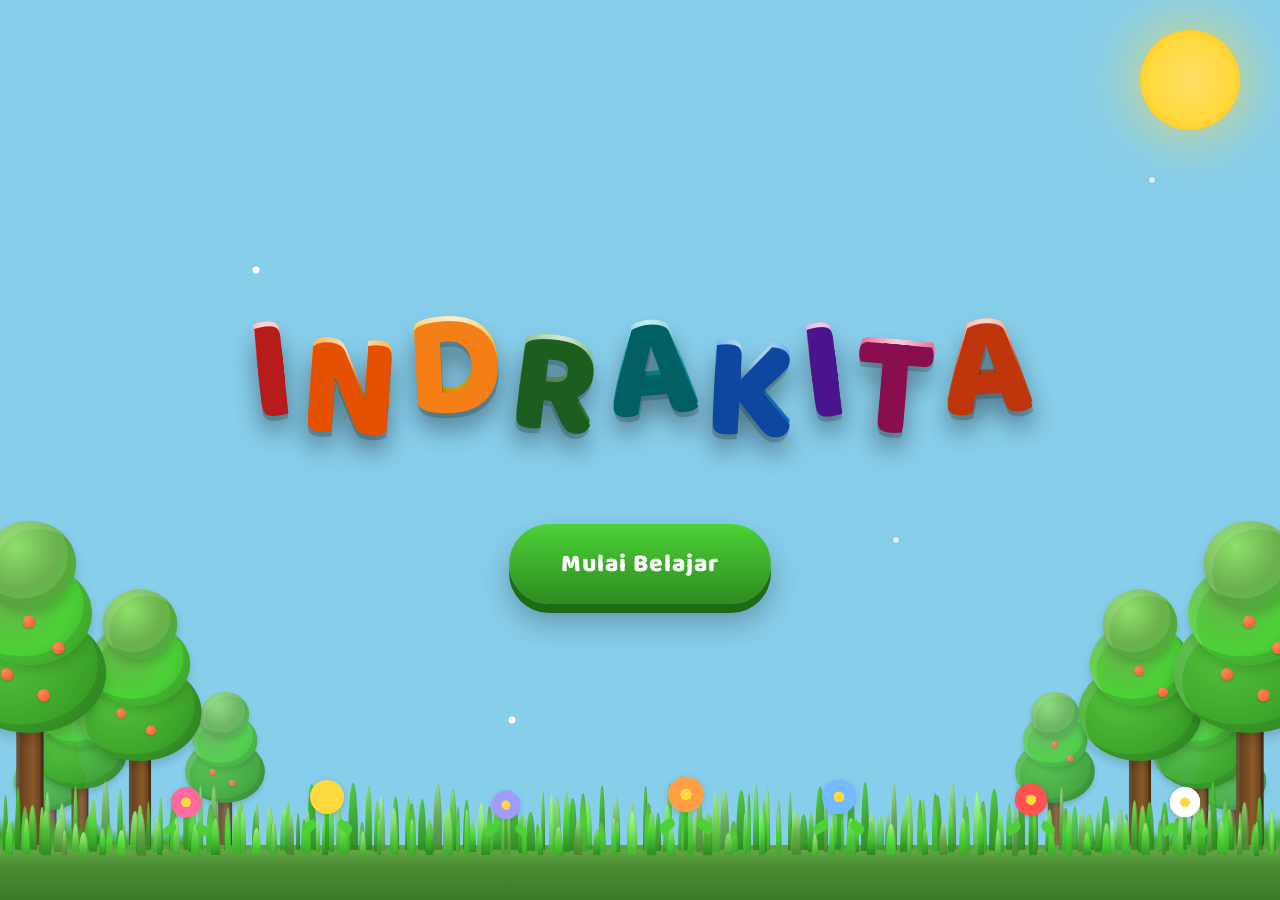
==== commit 1aa69a68: "Refactor tree styles and improve responsiveness Updated tree positions and sizes in CSS, increased f" ====
--- a/index.html
+++ b/index.html
@@ -173,13 +173,20 @@
   50%      { transform: rotate(0.8deg); }
 }
 
-.tree-left-1 { left: -40px; transform: scale(1.05); animation-delay: 0s; }
-.tree-left-2 { left: 70px;  transform: scale(0.8);  animation-delay: -1.5s; z-index: 0; }
-.tree-left-3 { left: 10px;  transform: scale(0.65); animation-delay: -3s;   z-index: 0; opacity: 0.9; }
+/* =========================================================
+   POSISI POHON — DIPERBANYAK (kiri 5, kanan 5)
+   ========================================================= */
+.tree-left-1  { left: -40px; transform: scale(1.05); animation-delay: 0s; }
+.tree-left-2  { left: 70px;  transform: scale(0.85); animation-delay: -1.5s; z-index: 0; }
+.tree-left-3  { left: 10px;  transform: scale(0.65); animation-delay: -3s;   z-index: 0; opacity: 0.9; }
+.tree-left-4  { left: 155px; transform: scale(0.55); animation-delay: -4.2s; z-index: 0; opacity: 0.85; }
+.tree-left-5  { left: -20px; transform: scale(0.5);  animation-delay: -2.1s; z-index: 0; opacity: 0.8; }
 
 .tree-right-1 { right: -40px; transform: scale(1.05); animation-delay: -0.8s; }
-.tree-right-2 { right: 70px;  transform: scale(0.8);  animation-delay: -2.3s; z-index: 0; }
+.tree-right-2 { right: 70px;  transform: scale(0.85); animation-delay: -2.3s; z-index: 0; }
 .tree-right-3 { right: 10px;  transform: scale(0.65); animation-delay: -3.8s; z-index: 0; opacity: 0.9; }
+.tree-right-4 { right: 155px; transform: scale(0.55); animation-delay: -4.7s; z-index: 0; opacity: 0.85; }
+.tree-right-5 { right: -20px; transform: scale(0.5);  animation-delay: -1.4s; z-index: 0; opacity: 0.8; }
 
 /* ============================================ */
 /* ============== TANAH + RUMPUT ============== */
@@ -361,20 +368,19 @@
   50%      { transform: translateY(-6px); }
 }
 
-/* === JUDUL: UKURAN TETAP (tidak fleksibel) === */
 .app-name {
   display: flex;
   align-items: center;
   justify-content: center;
-  flex-wrap: nowrap;       /* tidak boleh turun baris */
-  white-space: nowrap;     /* kunci ukuran tetap */
-  gap: 6px;
+  flex-wrap: nowrap;
+  white-space: nowrap;
+  gap: 8px;
   line-height: 1;
   position: relative;
   z-index: 2;
 }
 
-/* ============ HURUF INDRAKITA (RAINBOW, TANPA OUTLINE) ============ */
+/* ============ HURUF INDRAKITA — DIPERBESAR ============ */
 .app-name span {
   --c1: #FF8A80;
   --c2: #FF3D3D;
@@ -383,7 +389,7 @@
   --rot: 0deg;
 
   font-family: 'Baloo 2', cursive;
-  font-size: 6.5rem;       /* UKURAN TETAP, tidak berubah di media query */
+  font-size: 9rem;         /* ⬅ DIPERBESAR (dari 6.5rem) */
   font-weight: 800;
   text-transform: uppercase;
   display: inline-block;
@@ -397,9 +403,9 @@
   -webkit-text-fill-color: transparent;
 
   text-shadow:
-    0 4px 0 var(--c3),
-    0 8px 0 rgba(0,0,0,0.18),
-    0 16px 22px rgba(0,0,0,0.42);
+    0 5px 0 var(--c3),
+    0 10px 0 rgba(0,0,0,0.18),
+    0 20px 26px rgba(0,0,0,0.42);
 
   transform: translateY(var(--ty)) rotate(var(--rot));
   animation: letterBob 3.5s ease-in-out infinite;
@@ -410,7 +416,6 @@
   50%      { transform: translateY(calc(var(--ty) - 8px)) rotate(var(--rot)); }
 }
 
-/* ---- Warna + posisi tiap huruf (rainbow) ---- */
 .app-name .l1 { --c1:#FF8A80; --c2:#FF3D3D; --c3:#B71C1C; --ty:-8px;  --rot:-6deg; animation-delay: 0s;   }
 .app-name .l2 { --c1:#FFB74D; --c2:#FF8F00; --c3:#E65100; --ty:10px;  --rot:4deg;  animation-delay: 0.2s; }
 .app-name .l3 { --c1:#FFE082; --c2:#FFC107; --c3:#F57F17; --ty:-12px; --rot:-3deg; animation-delay: 0.4s; }
@@ -433,7 +438,7 @@
 .start-inner {
   margin: auto;
   width: 100%;
-  max-width: 780px;
+  max-width: 980px;
   text-align: center;
   animation: fadeDown 0.9s ease;
   position: relative;
@@ -444,23 +449,22 @@
   to { opacity: 1; transform: translateY(0); }
 }
 
-/* ============ TOMBOL MULAI BELAJAR (di bawah INDRAKITA) ============ */
+/* ============ TOMBOL MULAI BELAJAR ============ */
 .btn-start {
   font-family: 'Baloo 2', cursive;
-  font-size: 1.35rem;
+  font-size: 1.55rem;
   font-weight: 800;
   letter-spacing: 1px;
   color: #fff;
-  padding: 16px 42px;
+  padding: 20px 52px;
   border-radius: 60px;
   border: none;
   outline: none;
   cursor: pointer;
 
-  /* === POSISI DI BAWAH JUDUL === */
   position: relative;
   display: inline-block;
-  margin-top: 40px;       /* jarak dari judul INDRAKITA */
+  margin-top: 44px;
 
   background: linear-gradient(180deg, #4CD137 0%, #2E8B20 100%);
   box-shadow: 
@@ -487,13 +491,21 @@
   50%      { transform: translateY(-6px); }
 }
 
-/* ============ RESPONSIVE (hanya dekorasi, judul & tombol tidak berubah) ============ */
+/* ============ RESPONSIVE ============ */
+@media (max-width: 1200px) {
+  .app-name span { font-size: 7.5rem; }
+}
+
 @media (max-width: 900px) {
+  .app-name span { font-size: 6.5rem; }
+  .tree-left-4, .tree-left-5,
+  .tree-right-4, .tree-right-5 { display: none; }
   .tree-left-3, .tree-right-3 { display: none; }
 }
 
 @media (max-width: 700px) {
-  /* Judul & tombol sengaja TIDAK diubah ukurannya */
+  .app-name span { font-size: 4.5rem; }
+  .btn-start { font-size: 1.25rem; padding: 16px 38px; margin-top: 32px; }
 
   .sun { width: 70px; height: 70px; top: 15px; right: 15px; }
   .ground { height: 130px; }
@@ -502,10 +514,8 @@
 
   .tree-left-1  { transform: scale(0.75); left: -50px; }
   .tree-left-2  { display: none; }
-  .tree-left-3  { display: none; }
   .tree-right-1 { transform: scale(0.75); right: -50px; }
   .tree-right-2 { display: none; }
-  .tree-right-3 { display: none; }
 
   .cloud1 { width: 110px; height: 110px; }
   .cloud1::before { width: 80px; height: 80px; top: -28px; left: 55px; }
@@ -521,9 +531,20 @@
   .cloud4::after  { width: 72px; height: 72px; top: 15px; left: -30px; }
 }
 
+@media (max-width: 480px) {
+  .app-name span { font-size: 3.2rem; }
+  .app-name { gap: 3px; }
+  .btn-start { font-size: 1.15rem; padding: 15px 32px; }
+}
+
 @media (max-width: 400px) {
+  .app-name span { font-size: 2.7rem; }
   .tree-left-1  { transform: scale(0.55); left: -60px; }
   .tree-right-1 { transform: scale(0.55); right: -60px; }
+}
+
+@media (max-width: 360px) {
+  .app-name span { font-size: 2.3rem; }
 }
 </style>
 </head>
@@ -537,8 +558,23 @@
 <div class="cloud cloud4"></div>
 <div class="sun"></div>
 
-<!-- ================= HUTAN ================= -->
+<!-- ================= HUTAN (DIPERBANYAK) ================= -->
 <div class="forest">
+  <!-- SISI KIRI -->
+  <div class="tree tree-left-5">
+    <div class="trunk"></div>
+    <div class="leaf-layer leaf-1"></div>
+    <div class="leaf-layer leaf-2"></div>
+    <div class="leaf-layer leaf-3"></div>
+  </div>
+  <div class="tree tree-left-4">
+    <div class="trunk"></div>
+    <div class="leaf-layer leaf-1"></div>
+    <div class="leaf-layer leaf-2"></div>
+    <div class="leaf-layer leaf-3"></div>
+    <div class="fruit fa"></div>
+    <div class="fruit fc"></div>
+  </div>
   <div class="tree tree-left-3">
     <div class="trunk"></div>
     <div class="leaf-layer leaf-1"></div>
@@ -564,6 +600,21 @@
     <div class="fruit fd"></div>
   </div>
 
+  <!-- SISI KANAN -->
+  <div class="tree tree-right-5">
+    <div class="trunk"></div>
+    <div class="leaf-layer leaf-1"></div>
+    <div class="leaf-layer leaf-2"></div>
+    <div class="leaf-layer leaf-3"></div>
+  </div>
+  <div class="tree tree-right-4">
+    <div class="trunk"></div>
+    <div class="leaf-layer leaf-1"></div>
+    <div class="leaf-layer leaf-2"></div>
+    <div class="leaf-layer leaf-3"></div>
+    <div class="fruit fb"></div>
+    <div class="fruit fd"></div>
+  </div>
   <div class="tree tree-right-3">
     <div class="trunk"></div>
     <div class="leaf-layer leaf-1"></div>
@@ -646,4 +697,4 @@
 });
 </script>
 </body>
-</html>+</html>
